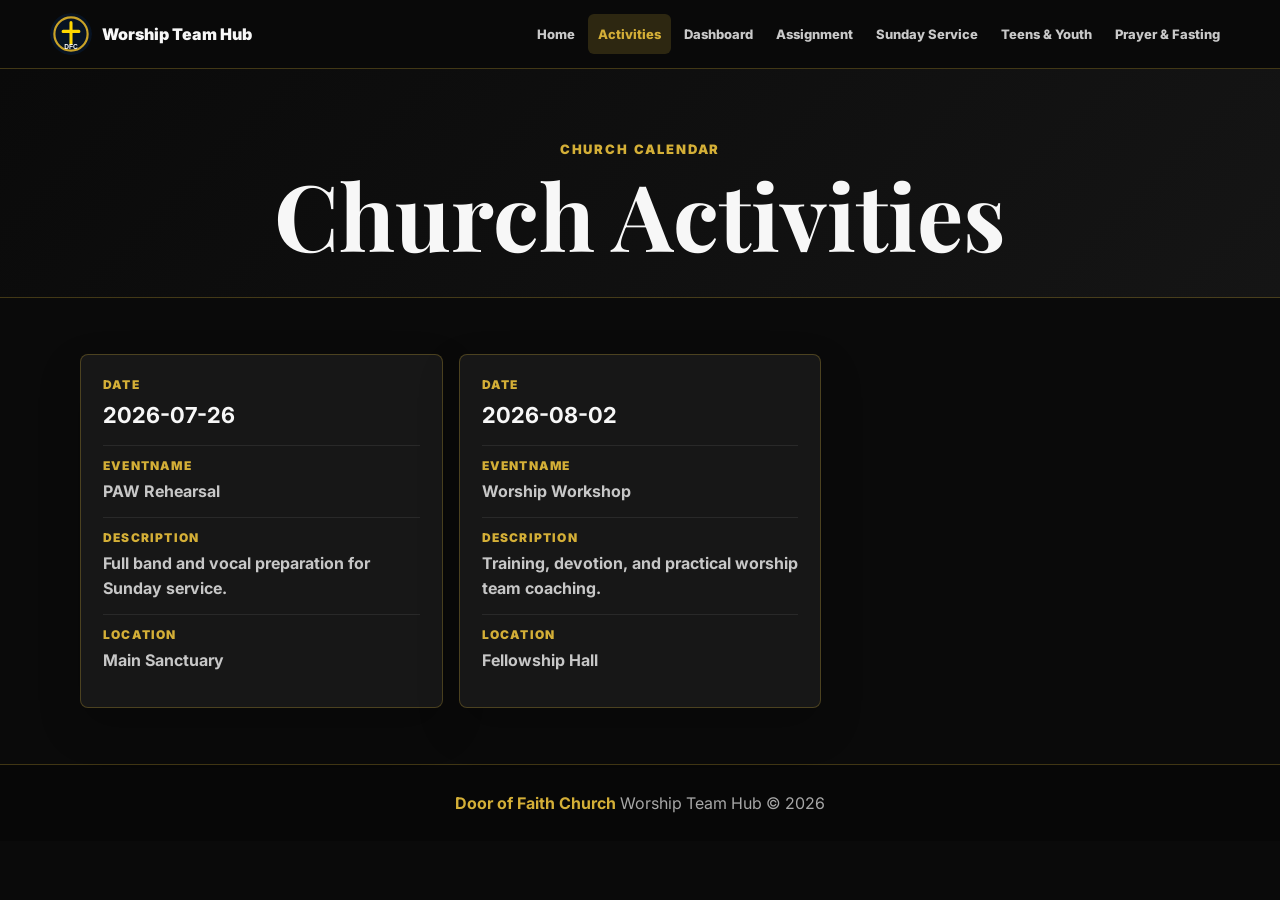
==== activities.html @ 402521e2 "Add files via upload" ====
<!DOCTYPE html>
<html lang="en">
<head>
  <meta charset="UTF-8">
  <meta name="viewport" content="width=device-width, initial-scale=1.0">
  <title>Church Activities | Worship Team Hub</title>
  <link rel="preconnect" href="https://fonts.googleapis.com">
  <link rel="preconnect" href="https://fonts.gstatic.com" crossorigin>
  <link href="https://fonts.googleapis.com/css2?family=Inter:wght@400;500;600;700;800;900&family=Playfair+Display:wght@700;800&display=swap" rel="stylesheet">
  <link rel="stylesheet" href="css/style.css">
</head>
<body>
  <header class="site-header">
    <nav class="navbar" aria-label="Main navigation">
      <a class="brand" href="index.html"><img src="assets/logo.svg" alt="DFC logo"><span>Worship Team Hub</span></a>
      <button class="nav-toggle" aria-expanded="false" aria-controls="primary-nav" aria-label="Toggle navigation"><span></span><span></span><span></span></button>
      <ul class="nav-links" id="primary-nav">
        <li><a href="index.html" data-nav="index">Home</a></li>
        <li><a href="activities.html" data-nav="activities">Activities</a></li>
        <li><a href="dashboard.html" data-nav="dashboard">Dashboard</a></li>
        <li><a href="assignment.html" data-nav="assignment">Assignment</a></li>
        <li><a href="sunday-service.html" data-nav="sunday-service">Sunday Service</a></li>
        <li><a href="teens-youth.html" data-nav="teens-youth">Teens & Youth</a></li>
        <li><a href="prayer-fasting.html" data-nav="prayer-fasting">Prayer & Fasting</a></li>
      </ul>
    </nav>
  </header>
  <main>
    <section class="page-title"><p class="eyebrow">Church calendar</p><h1>Church Activities</h1></section>
    <section class="section"><div class="page-shell record-grid" data-sheet="Activities"></div></section>
  </main>
  <footer class="site-footer"><strong>Door of Faith Church</strong> Worship Team Hub &copy; <span id="footerYear"></span></footer>
  <script src="js/config.js"></script>
  <script src="js/main.js"></script>
</body>
</html>
---- css/style.css ----
:root {
  --bg: #0a0a0a;
  --bg-soft: #111111;
  --panel: #171717;
  --panel-2: #202020;
  --gold: #d4af37;
  --gold-soft: rgba(212, 175, 55, 0.18);
  --text: #f7f7f7;
  --muted: #a7a7a7;
  --line: rgba(212, 175, 55, 0.28);
  --danger: #ef4444;
}

* {
  box-sizing: border-box;
}

body {
  margin: 0;
  min-height: 100vh;
  font-family: "Inter", "Lato", Arial, sans-serif;
  color: var(--text);
  background: var(--bg);
}

a {
  color: inherit;
  text-decoration: none;
}

.site-header {
  position: sticky;
  top: 0;
  z-index: 20;
  border-bottom: 1px solid var(--line);
  background: rgba(10, 10, 10, 0.94);
  backdrop-filter: blur(12px);
}

.navbar {
  min-height: 68px;
  display: flex;
  align-items: center;
  justify-content: space-between;
  gap: 18px;
  width: min(1180px, calc(100% - 28px));
  margin: 0 auto;
}

.brand {
  display: inline-flex;
  align-items: center;
  gap: 10px;
  font-weight: 900;
  white-space: nowrap;
}

.brand img {
  width: 42px;
  height: 42px;
  border-radius: 50%;
}

.nav-links {
  display: flex;
  align-items: center;
  gap: 3px;
  padding: 0;
  margin: 0;
  list-style: none;
}

.nav-links a {
  display: inline-flex;
  align-items: center;
  min-height: 40px;
  padding: 0 10px;
  border-radius: 6px;
  color: rgba(255, 255, 255, 0.78);
  font-size: 13px;
  font-weight: 800;
}

.nav-links a:hover,
.nav-links a.active {
  color: var(--gold);
  background: var(--gold-soft);
}

.nav-toggle {
  display: none;
  width: 42px;
  height: 42px;
  border: 1px solid var(--line);
  border-radius: 6px;
  background: transparent;
}

.nav-toggle span {
  display: block;
  width: 20px;
  height: 2px;
  margin: 4px auto;
  background: var(--gold);
}

.hero {
  min-height: 58vh;
  display: grid;
  align-items: center;
  padding: 76px 18px;
  background:
    linear-gradient(90deg, rgba(10, 10, 10, 0.88), rgba(10, 10, 10, 0.54)),
    url("https://images.unsplash.com/photo-1507692049790-de58290a4334?auto=format&fit=crop&w=1800&q=80") center/cover;
}

.hero-inner,
.page-shell {
  width: min(1120px, 100%);
  margin: 0 auto;
}

.eyebrow {
  margin: 0 0 10px;
  color: var(--gold);
  font-size: 13px;
  font-weight: 900;
  text-transform: uppercase;
  letter-spacing: 0.14em;
}

h1,
h2,
h3 {
  letter-spacing: 0;
}

.hero h1,
.page-title h1 {
  margin: 0;
  font-family: "Playfair Display", Georgia, serif;
  font-size: clamp(44px, 8vw, 92px);
  line-height: 1.02;
}

.hero-copy {
  max-width: 720px;
  margin: 18px 0 0;
  color: rgba(255, 255, 255, 0.78);
  font-size: clamp(18px, 3vw, 24px);
  line-height: 1.5;
}

.section {
  padding: 56px 18px;
}

.page-title {
  padding: 72px 18px 36px;
  border-bottom: 1px solid var(--line);
  background: linear-gradient(135deg, #0a0a0a, #151515);
  text-align: center;
}

.quick-grid,
.record-grid,
.dashboard-grid {
  display: grid;
  grid-template-columns: repeat(3, 1fr);
  gap: 16px;
}

.dashboard-grid {
  grid-template-columns: repeat(4, 1fr);
}

.quick-card,
.record-card,
.summary-card,
.quote-card,
.mini-card {
  border: 1px solid var(--line);
  border-radius: 8px;
  background: var(--panel);
  box-shadow: 0 18px 42px rgba(0, 0, 0, 0.22);
}

.quick-card {
  min-height: 150px;
  padding: 24px;
  transition: transform 180ms ease, border-color 180ms ease, background 180ms ease;
}

.quick-card:hover {
  transform: translateY(-3px);
  border-color: var(--gold);
  background: var(--panel-2);
}

.quick-card h2,
.record-card h2 {
  margin: 0 0 10px;
  color: var(--gold);
  font-family: "Playfair Display", Georgia, serif;
}

.quick-card p,
.record-field strong,
.summary-card strong,
.body-copy {
  color: rgba(255, 255, 255, 0.76);
  line-height: 1.6;
}

.home-row {
  display: grid;
  grid-template-columns: 1.25fr 0.75fr;
  gap: 16px;
  margin-bottom: 16px;
}

.quote-card,
.mini-card {
  padding: 28px;
}

.quote-card p {
  margin: 0;
  font-family: "Playfair Display", Georgia, serif;
  font-size: clamp(30px, 5vw, 58px);
  font-weight: 800;
}

.quote-card strong {
  color: var(--danger);
  font-size: 1.25em;
}

.greeting {
  margin: 0 0 8px;
  color: var(--gold);
  font-size: clamp(22px, 4vw, 36px);
  font-weight: 900;
}

.mini-countdown {
  margin: 14px 0 6px;
  color: var(--gold);
  font-size: clamp(28px, 5vw, 46px);
  font-weight: 900;
}

.record-card {
  padding: 22px;
}

.record-field {
  padding: 12px 0;
  border-top: 1px solid rgba(255, 255, 255, 0.08);
}

.record-field:first-child {
  padding-top: 0;
  border-top: 0;
}

.record-field span,
.summary-card span {
  display: block;
  margin-bottom: 6px;
  color: var(--gold);
  font-size: 12px;
  font-weight: 900;
  text-transform: uppercase;
  letter-spacing: 0.1em;
}

.record-field.primary strong {
  color: var(--text);
  font-size: 22px;
}

.summary-card {
  min-height: 138px;
  padding: 22px;
}

.summary-card strong {
  display: block;
  font-size: 20px;
}

.empty-state {
  grid-column: 1 / -1;
  margin: 0;
  padding: 22px;
  border: 1px dashed var(--line);
  border-radius: 8px;
  color: var(--muted);
  text-align: center;
}

.site-footer {
  padding: 28px 18px;
  border-top: 1px solid var(--line);
  background: #070707;
  color: var(--muted);
  text-align: center;
}

.site-footer strong {
  color: var(--gold);
}

@media (max-width: 980px) {
  .nav-toggle {
    display: block;
  }

  .nav-links {
    position: absolute;
    top: 68px;
    left: 0;
    right: 0;
    display: none;
    flex-direction: column;
    align-items: stretch;
    padding: 10px 18px 18px;
    background: #0a0a0a;
  }

  .nav-links.is-open {
    display: flex;
  }

  .nav-links a {
    width: 100%;
  }

  .quick-grid,
  .record-grid,
  .dashboard-grid,
  .home-row {
    grid-template-columns: 1fr;
  }
}

@media (max-width: 640px) {
  .hero,
  .page-title,
  .section {
    padding-left: 14px;
    padding-right: 14px;
  }

  .quick-card,
  .record-card,
  .summary-card,
  .quote-card,
  .mini-card {
    padding: 20px;
  }
}
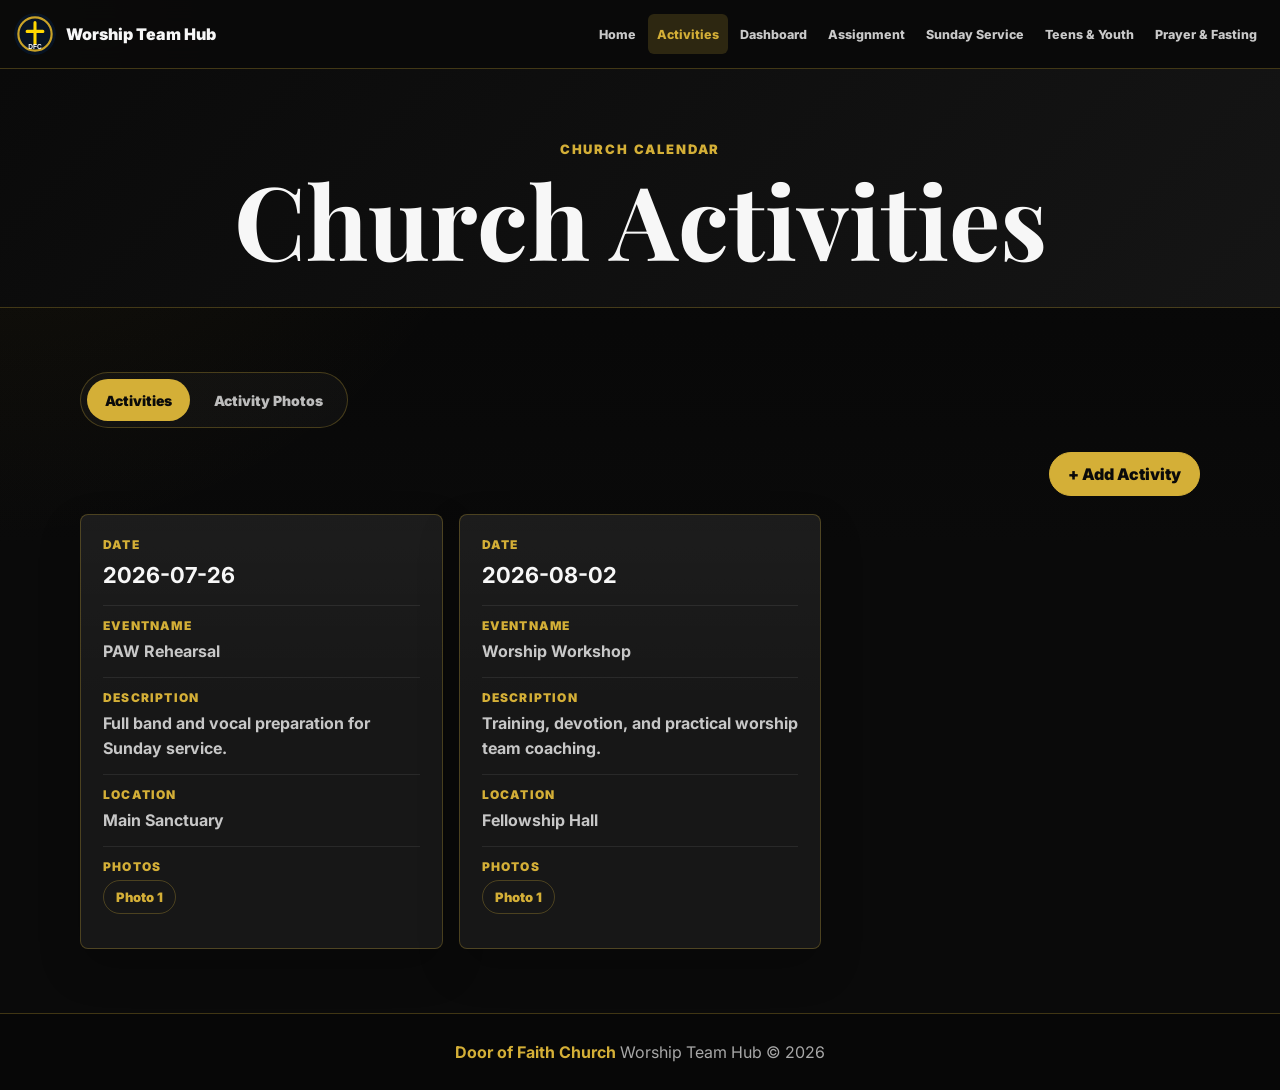
==== commit 65d268e5: "Add files via upload" ====
--- a/activities.html
+++ b/activities.html
@@ -1,36 +1,119 @@
-<!DOCTYPE html>
-<html lang="en">
-<head>
-  <meta charset="UTF-8">
-  <meta name="viewport" content="width=device-width, initial-scale=1.0">
-  <title>Church Activities | Worship Team Hub</title>
-  <link rel="preconnect" href="https://fonts.googleapis.com">
-  <link rel="preconnect" href="https://fonts.gstatic.com" crossorigin>
-  <link href="https://fonts.googleapis.com/css2?family=Inter:wght@400;500;600;700;800;900&family=Playfair+Display:wght@700;800&display=swap" rel="stylesheet">
-  <link rel="stylesheet" href="css/style.css">
-</head>
-<body>
-  <header class="site-header">
-    <nav class="navbar" aria-label="Main navigation">
-      <a class="brand" href="index.html"><img src="assets/logo.svg" alt="DFC logo"><span>Worship Team Hub</span></a>
-      <button class="nav-toggle" aria-expanded="false" aria-controls="primary-nav" aria-label="Toggle navigation"><span></span><span></span><span></span></button>
-      <ul class="nav-links" id="primary-nav">
-        <li><a href="index.html" data-nav="index">Home</a></li>
-        <li><a href="activities.html" data-nav="activities">Activities</a></li>
-        <li><a href="dashboard.html" data-nav="dashboard">Dashboard</a></li>
-        <li><a href="assignment.html" data-nav="assignment">Assignment</a></li>
-        <li><a href="sunday-service.html" data-nav="sunday-service">Sunday Service</a></li>
-        <li><a href="teens-youth.html" data-nav="teens-youth">Teens & Youth</a></li>
-        <li><a href="prayer-fasting.html" data-nav="prayer-fasting">Prayer & Fasting</a></li>
-      </ul>
-    </nav>
-  </header>
-  <main>
-    <section class="page-title"><p class="eyebrow">Church calendar</p><h1>Church Activities</h1></section>
-    <section class="section"><div class="page-shell record-grid" data-sheet="Activities"></div></section>
-  </main>
-  <footer class="site-footer"><strong>Door of Faith Church</strong> Worship Team Hub &copy; <span id="footerYear"></span></footer>
-  <script src="js/config.js"></script>
-  <script src="js/main.js"></script>
-</body>
-</html>
+<!DOCTYPE html>
+<html lang="en">
+<head>
+  <meta charset="UTF-8">
+  <meta name="viewport" content="width=device-width, initial-scale=1.0">
+  <title>Church Activities | Worship Team Hub</title>
+  <link rel="preconnect" href="https://fonts.googleapis.com">
+  <link rel="preconnect" href="https://fonts.gstatic.com" crossorigin>
+  <link href="https://fonts.googleapis.com/css2?family=Inter:wght@400;500;600;700;800;900&family=Playfair+Display:wght@700;800&display=swap" rel="stylesheet">
+  <link rel="stylesheet" href="css/style.css">
+</head>
+<body>
+  <header class="site-header">
+    <nav class="navbar" aria-label="Main navigation">
+      <a class="brand" href="index.html"><img src="assets/logo.svg" alt="DFC logo"><span>Worship Team Hub</span></a>
+      <button class="nav-toggle" aria-expanded="false" aria-controls="primary-nav" aria-label="Toggle navigation"><span></span><span></span><span></span></button>
+      <ul class="nav-links" id="primary-nav">
+        <li><a href="index.html" data-nav="index">Home</a></li>
+        <li><a href="activities.html" data-nav="activities">Activities</a></li>
+
+        <li><a href="dashboard.html" data-nav="dashboard">Dashboard</a></li>
+        <li><a href="assignment.html" data-nav="assignment">Assignment</a></li>
+        <li><a href="sunday-service.html" data-nav="sunday-service">Sunday Service</a></li>
+        <li><a href="teens-youth.html" data-nav="teens-youth">Teens & Youth</a></li>
+        <li><a href="prayer-fasting.html" data-nav="prayer-fasting">Prayer & Fasting</a></li>
+      </ul>
+    </nav>
+  </header>
+  <main>
+    <section class="page-title"><p class="eyebrow">Church calendar</p><h1>Church Activities</h1></section>
+    <section class="section">
+      <div class="page-shell">
+        <div class="activity-tabs" role="tablist" aria-label="Activity views">
+          <button class="activity-tab is-active" type="button" id="activitiesTab" role="tab" aria-selected="true" aria-controls="activitiesPanel" data-activity-tab="activities">Activities</button>
+          <button class="activity-tab" type="button" id="photosTab" role="tab" aria-selected="false" aria-controls="photosPanel" data-activity-tab="photos">Activity Photos</button>
+        </div>
+
+        <section class="activity-panel is-active" id="activitiesPanel" role="tabpanel" aria-labelledby="activitiesTab" data-activity-panel="activities">
+          <div class="activity-actions">
+            <button class="gold-action" type="button" id="openActivityModal">+ Add Activity</button>
+          </div>
+          <div class="record-grid" data-sheet="Activities"></div>
+        </section>
+
+        <section class="activity-panel" id="photosPanel" role="tabpanel" aria-labelledby="photosTab" data-activity-panel="photos" hidden>
+          <div class="photo-toolbar">
+            <div>
+              <p class="eyebrow">Shared memories</p>
+              <h2>Activity photo albums</h2>
+              <p>Create simple albums for rehearsals, fellowship, worship workshops, and ministry gatherings. Photos are saved online when cloud album storage is connected.</p>
+              <p class="album-status" id="albumStorageStatus" role="status" aria-live="polite">Checking album storage...</p>
+            </div>
+            <form class="album-create" id="albumCreateForm">
+              <label for="albumName">Album name</label>
+              <div>
+                <input type="text" id="albumName" maxlength="80" placeholder="e.g. Youth Fellowship Night" required>
+                <button class="gold-action" type="submit">Create Album</button>
+              </div>
+            </form>
+          </div>
+          <div class="album-workspace" id="activityAlbumWorkspace">
+            <aside class="album-sidebar" aria-label="Activity photo albums">
+              <div class="album-sidebar-head">
+                <span class="card-kicker">Albums</span>
+                <strong id="albumCount">0</strong>
+              </div>
+              <div class="album-list" id="albumList"></div>
+            </aside>
+            <div class="album-detail" id="albumDetail">
+              <div class="album-empty">
+                <span class="card-kicker">Activity Photos</span>
+                <h2>Create an album to start adding photos.</h2>
+                <p>Albums keep your church activity memories organized and easy to browse.</p>
+              </div>
+            </div>
+          </div>
+        </section>
+      </div>
+    </section>
+  </main>
+
+  <div class="form-modal" id="activityModal" aria-hidden="true" role="dialog" aria-labelledby="activityModalTitle">
+    <div class="form-panel">
+      <button class="form-close" type="button" id="closeActivityModal" aria-label="Close add activity form">&times;</button>
+      <p class="eyebrow">Public submission</p>
+      <h2 id="activityModalTitle">Add Activity</h2>
+      <form id="addActivityForm">
+        <label>
+          <span>Date</span>
+          <input type="date" id="activityDate" required>
+        </label>
+        <label>
+          <span>Event Name</span>
+          <input type="text" id="activityEventName" required maxlength="120">
+        </label>
+        <label>
+          <span>Description</span>
+          <textarea id="activityDescription" rows="4" maxlength="800"></textarea>
+        </label>
+        <label>
+          <span>Location</span>
+          <input type="text" id="activityLocation" maxlength="160">
+        </label>
+        <label>
+          <span>Photos</span>
+          <input type="file" id="activityPhotos" accept="image/*" multiple>
+        </label>
+        <p class="form-help">You may upload up to 6 photos. Each photo should be 5 MB or smaller.</p>
+        <p class="form-status" id="activityFormStatus" role="status" aria-live="polite"></p>
+        <button class="gold-action submit-action" type="submit" id="submitActivity">Submit Activity</button>
+      </form>
+    </div>
+  </div>
+
+  <footer class="site-footer"><strong>Door of Faith Church</strong> Worship Team Hub &copy; <span id="footerYear"></span></footer>
+  <script src="js/config.js"></script>
+  <script src="js/main.js"></script>
+</body>
+</html>
--- a/css/style.css
+++ b/css/style.css
@@ -20,7 +20,10 @@
   min-height: 100vh;
   font-family: "Inter", "Lato", Arial, sans-serif;
   color: var(--text);
-  background: var(--bg);
+  background:
+    radial-gradient(circle at top left, rgba(212, 175, 55, 0.08), transparent 34rem),
+    linear-gradient(180deg, #050505, var(--bg) 34rem);
+  overflow-x: hidden;
 }
 
 a {
@@ -42,8 +45,8 @@
   display: flex;
   align-items: center;
   justify-content: space-between;
-  gap: 18px;
-  width: min(1180px, calc(100% - 28px));
+  gap: 14px;
+  width: min(1280px, calc(100% - 28px));
   margin: 0 auto;
 }
 
@@ -74,10 +77,10 @@
   display: inline-flex;
   align-items: center;
   min-height: 40px;
-  padding: 0 10px;
+  padding: 0 9px;
   border-radius: 6px;
   color: rgba(255, 255, 255, 0.78);
-  font-size: 13px;
+  font-size: 12.5px;
   font-weight: 800;
 }
 
@@ -105,16 +108,30 @@
 }
 
 .hero {
-  min-height: 58vh;
+  min-height: 60vh;
   display: grid;
   align-items: center;
-  padding: 76px 18px;
+  padding: 82px 18px 46px;
   background:
-    linear-gradient(90deg, rgba(10, 10, 10, 0.88), rgba(10, 10, 10, 0.54)),
+    linear-gradient(90deg, rgba(5, 5, 5, 0.94) 0%, rgba(10, 10, 10, 0.68) 48%, rgba(10, 10, 10, 0.36) 100%),
+    linear-gradient(180deg, rgba(10, 10, 10, 0.1), #0a0a0a 100%),
     url("https://images.unsplash.com/photo-1507692049790-de58290a4334?auto=format&fit=crop&w=1800&q=80") center/cover;
 }
 
-.hero-inner,
+.hero-inner {
+  display: grid;
+  grid-template-columns: minmax(0, 1fr) 340px;
+  align-items: end;
+  gap: 28px;
+  width: min(1120px, 100%);
+  margin: 0 auto;
+}
+
+.hero-copy-block {
+  max-width: 760px;
+  min-width: 0;
+}
+
 .page-shell {
   width: min(1120px, 100%);
   margin: 0 auto;
@@ -139,8 +156,16 @@
 .page-title h1 {
   margin: 0;
   font-family: "Playfair Display", Georgia, serif;
-  font-size: clamp(44px, 8vw, 92px);
+  font-size: clamp(52px, 8vw, 102px);
   line-height: 1.02;
+  overflow-wrap: anywhere;
+}
+
+.hero h1 span,
+.page-title h1 span,
+.hero-service-card strong span,
+.quote-card p span {
+  display: block;
 }
 
 .hero-copy {
@@ -151,8 +176,81 @@
   line-height: 1.5;
 }
 
+.hero-actions {
+  display: flex;
+  flex-wrap: wrap;
+  gap: 12px;
+  margin-top: 28px;
+}
+
+.hero-button {
+  display: inline-flex;
+  align-items: center;
+  justify-content: center;
+  min-height: 46px;
+  padding: 0 18px;
+  border: 1px solid var(--line);
+  border-radius: 999px;
+  color: var(--text);
+  font-size: 14px;
+  font-weight: 900;
+  transition: transform 180ms ease, border-color 180ms ease, background 180ms ease;
+}
+
+.hero-button.primary {
+  border-color: var(--gold);
+  background: var(--gold);
+  color: #0a0a0a;
+}
+
+.hero-button:hover {
+  transform: translateY(-2px);
+  border-color: var(--gold);
+  background: var(--gold-soft);
+}
+
+.hero-button.primary:hover {
+  background: #f0cf63;
+}
+
+.hero-service-card {
+  min-width: 0;
+  padding: 24px;
+  border: 1px solid var(--line);
+  border-radius: 8px;
+  background: rgba(17, 17, 17, 0.82);
+  box-shadow: 0 24px 72px rgba(0, 0, 0, 0.42);
+  backdrop-filter: blur(10px);
+}
+
+.hero-service-card span,
+.card-kicker {
+  display: block;
+  margin-bottom: 10px;
+  color: var(--gold);
+  font-size: 12px;
+  font-weight: 900;
+  text-transform: uppercase;
+  letter-spacing: 0.14em;
+}
+
+.hero-service-card strong {
+  display: block;
+  color: var(--text);
+  font-family: "Playfair Display", Georgia, serif;
+  font-size: 30px;
+  line-height: 1.12;
+  overflow-wrap: anywhere;
+}
+
+.hero-service-card p {
+  margin: 12px 0 0;
+  color: rgba(255, 255, 255, 0.72);
+  line-height: 1.6;
+}
+
 .section {
-  padding: 56px 18px;
+  padding: 64px 18px;
 }
 
 .page-title {
@@ -181,14 +279,30 @@
 .mini-card {
   border: 1px solid var(--line);
   border-radius: 8px;
-  background: var(--panel);
+  background:
+    linear-gradient(180deg, rgba(255, 255, 255, 0.025), transparent 44%),
+    var(--panel);
   box-shadow: 0 18px 42px rgba(0, 0, 0, 0.22);
 }
 
 .quick-card {
+  position: relative;
+  overflow: hidden;
+  min-width: 0;
   min-height: 150px;
   padding: 24px;
   transition: transform 180ms ease, border-color 180ms ease, background 180ms ease;
+}
+
+.quick-card::after {
+  content: "";
+  position: absolute;
+  right: -34px;
+  bottom: -42px;
+  width: 96px;
+  height: 96px;
+  border: 1px solid rgba(212, 175, 55, 0.2);
+  border-radius: 50%;
 }
 
 .quick-card:hover {
@@ -197,11 +311,27 @@
   background: var(--panel-2);
 }
 
+.quick-card > span {
+  display: inline-flex;
+  align-items: center;
+  justify-content: center;
+  width: 34px;
+  height: 34px;
+  margin-bottom: 18px;
+  border: 1px solid var(--line);
+  border-radius: 50%;
+  color: var(--gold);
+  font-size: 12px;
+  font-weight: 900;
+}
+
 .quick-card h2,
 .record-card h2 {
   margin: 0 0 10px;
   color: var(--gold);
   font-family: "Playfair Display", Georgia, serif;
+  font-size: 27px;
+  line-height: 1.12;
 }
 
 .quick-card p,
@@ -214,40 +344,62 @@
 
 .home-row {
   display: grid;
-  grid-template-columns: 1.25fr 0.75fr;
+  grid-template-columns: 1fr 1fr;
   gap: 16px;
-  margin-bottom: 16px;
+  margin-bottom: 34px;
 }
 
 .quote-card,
 .mini-card {
+  display: grid;
+  align-content: center;
+  min-width: 0;
+  min-height: 190px;
   padding: 28px;
 }
 
 .quote-card p {
   margin: 0;
+}
+
+.quote-card p,
+.greeting {
+  color: var(--gold);
   font-family: "Playfair Display", Georgia, serif;
-  font-size: clamp(30px, 5vw, 58px);
+  font-size: clamp(28px, 3.4vw, 44px);
   font-weight: 800;
+  line-height: 1.12;
 }
 
 .quote-card strong {
-  color: var(--danger);
-  font-size: 1.25em;
+  color: inherit;
+  font-size: inherit;
 }
 
 .greeting {
   margin: 0 0 8px;
-  color: var(--gold);
-  font-size: clamp(22px, 4vw, 36px);
-  font-weight: 900;
 }
 
 .mini-countdown {
   margin: 14px 0 6px;
   color: var(--gold);
-  font-size: clamp(28px, 5vw, 46px);
-  font-weight: 900;
+  font-size: clamp(28px, 4vw, 42px);
+  font-weight: 900;
+}
+
+.section-heading {
+  display: flex;
+  align-items: end;
+  justify-content: space-between;
+  gap: 18px;
+  margin-bottom: 18px;
+}
+
+.section-heading h2 {
+  margin: 0;
+  font-family: "Playfair Display", Georgia, serif;
+  font-size: clamp(32px, 5vw, 54px);
+  line-height: 1.05;
 }
 
 .record-card {
@@ -278,6 +430,582 @@
 .record-field.primary strong {
   color: var(--text);
   font-size: 22px;
+}
+
+.activity-tabs {
+  display: inline-flex;
+  gap: 6px;
+  margin-bottom: 24px;
+  padding: 6px;
+  border: 1px solid var(--line);
+  border-radius: 999px;
+  background: rgba(255, 255, 255, 0.03);
+}
+
+.activity-tab {
+  min-height: 42px;
+  padding: 0 18px;
+  border: 0;
+  border-radius: 999px;
+  background: transparent;
+  color: rgba(255, 255, 255, 0.72);
+  font: inherit;
+  font-size: 14px;
+  font-weight: 900;
+  cursor: pointer;
+}
+
+.activity-tab:hover,
+.activity-tab.is-active {
+  background: var(--gold);
+  color: #0a0a0a;
+}
+
+.activity-panel {
+  animation: panelFade 180ms ease;
+}
+
+@keyframes panelFade {
+  from {
+    opacity: 0;
+    transform: translateY(6px);
+  }
+
+  to {
+    opacity: 1;
+    transform: translateY(0);
+  }
+}
+
+.photo-links {
+  display: flex;
+  flex-wrap: wrap;
+  gap: 8px;
+}
+
+.photo-links a {
+  display: inline-flex;
+  align-items: center;
+  min-height: 34px;
+  padding: 0 12px;
+  border: 1px solid var(--line);
+  border-radius: 999px;
+  color: var(--gold);
+  font-size: 13px;
+  font-weight: 900;
+}
+
+.photo-toolbar {
+  display: grid;
+  grid-template-columns: minmax(0, 1fr) auto;
+  align-items: end;
+  gap: 24px;
+  margin-bottom: 28px;
+  padding: 28px;
+  border: 1px solid var(--line);
+  border-radius: 8px;
+  background:
+    linear-gradient(180deg, rgba(255, 255, 255, 0.025), transparent 44%),
+    var(--panel);
+  box-shadow: 0 18px 42px rgba(0, 0, 0, 0.22);
+}
+
+.photo-toolbar h2 {
+  margin: 0;
+  color: var(--text);
+  font-family: "Playfair Display", Georgia, serif;
+  font-size: clamp(30px, 5vw, 52px);
+  line-height: 1.06;
+  overflow-wrap: anywhere;
+}
+
+.photo-toolbar p:not(.eyebrow) {
+  max-width: 720px;
+  margin: 12px 0 0;
+  color: rgba(255, 255, 255, 0.74);
+  line-height: 1.6;
+}
+
+.album-status {
+  display: inline-flex;
+  max-width: 720px;
+  margin-top: 12px;
+  padding: 9px 12px;
+  border: 1px solid var(--line);
+  border-radius: 8px;
+  background: rgba(255, 255, 255, 0.045);
+  color: rgba(255, 255, 255, 0.78);
+  font-size: 13px;
+  font-weight: 800;
+  line-height: 1.45;
+}
+
+.album-status.success {
+  border-color: rgba(34, 197, 94, 0.42);
+  color: #bbf7d0;
+}
+
+.album-status.error {
+  border-color: rgba(239, 68, 68, 0.42);
+  color: #fecaca;
+}
+
+.album-create {
+  display: grid;
+  gap: 8px;
+  width: min(430px, 100%);
+}
+
+.album-create label {
+  color: var(--gold);
+  font-size: 12px;
+  font-weight: 900;
+  text-transform: uppercase;
+  letter-spacing: 0.12em;
+}
+
+.album-create div {
+  display: flex;
+  gap: 10px;
+}
+
+.album-create input {
+  width: 100%;
+  min-height: 44px;
+  border: 1px solid var(--line);
+  border-radius: 999px;
+  background: #0f0f0f;
+  color: var(--text);
+  font: inherit;
+  padding: 0 15px;
+}
+
+.album-workspace {
+  display: grid;
+  grid-template-columns: 300px minmax(0, 1fr);
+  gap: 16px;
+  align-items: start;
+}
+
+.album-sidebar,
+.album-detail {
+  min-width: 0;
+  border: 1px solid var(--line);
+  border-radius: 8px;
+  background:
+    linear-gradient(180deg, rgba(255, 255, 255, 0.025), transparent 44%),
+    var(--panel);
+  box-shadow: 0 18px 42px rgba(0, 0, 0, 0.22);
+}
+
+.album-sidebar {
+  padding: 18px;
+}
+
+.album-sidebar-head {
+  display: flex;
+  align-items: center;
+  justify-content: space-between;
+  gap: 14px;
+  margin-bottom: 14px;
+}
+
+.album-sidebar-head .card-kicker {
+  margin: 0;
+}
+
+.album-sidebar-head strong {
+  display: inline-grid;
+  place-items: center;
+  min-width: 34px;
+  height: 34px;
+  border: 1px solid var(--line);
+  border-radius: 50%;
+  color: var(--gold);
+}
+
+.album-list {
+  display: grid;
+  gap: 10px;
+}
+
+.album-item {
+  width: 100%;
+  padding: 14px;
+  border: 1px solid rgba(255, 255, 255, 0.08);
+  border-radius: 8px;
+  background: rgba(255, 255, 255, 0.025);
+  color: var(--text);
+  font: inherit;
+  text-align: left;
+  cursor: pointer;
+}
+
+.album-item:hover,
+.album-item.is-active {
+  border-color: var(--gold);
+  background: var(--gold-soft);
+}
+
+.album-item strong,
+.album-item span {
+  display: block;
+}
+
+.album-item strong {
+  color: var(--text);
+  font-weight: 900;
+}
+
+.album-item span,
+.album-note {
+  margin: 7px 0 0;
+  color: var(--muted);
+  font-size: 13px;
+  font-weight: 800;
+}
+
+.album-detail {
+  padding: 22px;
+}
+
+.album-detail-head {
+  display: grid;
+  grid-template-columns: minmax(0, 1fr) auto;
+  align-items: end;
+  gap: 16px;
+  margin-bottom: 18px;
+}
+
+.album-actions {
+  display: flex;
+  flex-wrap: wrap;
+  justify-content: flex-end;
+  gap: 10px;
+}
+
+.ghost-action,
+.danger-action {
+  min-height: 44px;
+  padding: 0 16px;
+  border-radius: 999px;
+  background: transparent;
+  color: var(--text);
+  font: inherit;
+  font-size: 13px;
+  font-weight: 900;
+  cursor: pointer;
+}
+
+.ghost-action {
+  border: 1px solid var(--line);
+}
+
+.ghost-action:hover {
+  border-color: var(--gold);
+  color: var(--gold);
+  background: var(--gold-soft);
+}
+
+.danger-action {
+  border: 1px solid rgba(239, 68, 68, 0.42);
+  color: #fca5a5;
+}
+
+.danger-action:hover {
+  border-color: #fca5a5;
+  background: rgba(239, 68, 68, 0.12);
+}
+
+.ghost-action:disabled,
+.danger-action:disabled {
+  cursor: not-allowed;
+  opacity: 0.55;
+}
+
+.album-detail-head h2,
+.album-empty h2 {
+  margin: 0;
+  color: var(--gold);
+  font-family: "Playfair Display", Georgia, serif;
+  font-size: clamp(28px, 4vw, 44px);
+  line-height: 1.08;
+}
+
+.album-detail-head p,
+.album-empty p {
+  margin: 10px 0 0;
+  color: rgba(255, 255, 255, 0.72);
+  line-height: 1.55;
+}
+
+.upload-label {
+  align-self: end;
+  justify-content: center;
+}
+
+.album-empty {
+  padding: 28px;
+  border: 1px dashed var(--line);
+  border-radius: 8px;
+  background: rgba(255, 255, 255, 0.02);
+}
+
+.album-empty.compact {
+  padding: 22px;
+}
+
+.album-photo-grid {
+  display: grid;
+  grid-template-columns: repeat(3, 1fr);
+  gap: 14px;
+}
+
+.album-photo-card {
+  overflow: hidden;
+  border: 1px solid var(--line);
+  border-radius: 8px;
+  background: #111;
+}
+
+.album-photo-button {
+  display: block;
+  width: 100%;
+  padding: 0;
+  border: 0;
+  background: #050505;
+  cursor: zoom-in;
+}
+
+.album-photo-button:focus-visible {
+  outline: 3px solid var(--gold);
+  outline-offset: -3px;
+}
+
+.album-photo-button img {
+  display: block;
+  width: 100%;
+  aspect-ratio: 4 / 3;
+  object-fit: cover;
+  transition: transform 220ms ease, opacity 220ms ease;
+}
+
+.album-photo-card:hover .album-photo-button img {
+  transform: scale(1.04);
+  opacity: 0.9;
+}
+
+.album-photo-meta {
+  padding: 12px;
+}
+
+.album-photo-actions {
+  padding: 0 12px 12px;
+}
+
+.small-action {
+  min-height: 34px;
+  width: 100%;
+  padding: 0 12px;
+  font-size: 12px;
+}
+
+.album-photo-meta strong,
+.album-photo-meta span {
+  display: block;
+}
+
+.album-photo-meta strong {
+  color: var(--text);
+  font-size: 14px;
+  overflow-wrap: anywhere;
+}
+
+.album-photo-meta span {
+  margin-top: 5px;
+  color: var(--muted);
+  font-size: 12px;
+  font-weight: 800;
+}
+
+.photo-viewer {
+  position: fixed;
+  inset: 0;
+  z-index: 80;
+  display: none;
+  place-items: center;
+  padding: 18px;
+  background: rgba(0, 0, 0, 0.9);
+}
+
+.photo-viewer.is-open {
+  display: grid;
+}
+
+.photo-viewer-panel {
+  position: relative;
+  width: min(1080px, 100%);
+  max-height: calc(100vh - 36px);
+  display: grid;
+  grid-template-rows: minmax(0, 1fr) auto;
+  overflow: hidden;
+  border: 1px solid var(--line);
+  border-radius: 8px;
+  background: #090909;
+  box-shadow: 0 28px 90px rgba(0, 0, 0, 0.68);
+}
+
+.photo-viewer-panel img {
+  display: block;
+  width: 100%;
+  max-height: calc(100vh - 170px);
+  object-fit: contain;
+  background: #050505;
+}
+
+.photo-viewer-close {
+  position: absolute;
+  top: 14px;
+  right: 14px;
+  z-index: 2;
+  width: 40px;
+  height: 40px;
+  border: 1px solid var(--line);
+  border-radius: 50%;
+  background: rgba(10, 10, 10, 0.84);
+  color: var(--text);
+  font: inherit;
+  font-size: 20px;
+  font-weight: 900;
+  cursor: pointer;
+}
+
+.photo-viewer-footer {
+  display: flex;
+  align-items: center;
+  justify-content: space-between;
+  gap: 16px;
+  padding: 18px;
+  border-top: 1px solid var(--line);
+  background:
+    linear-gradient(180deg, rgba(255, 255, 255, 0.025), transparent),
+    var(--panel);
+}
+
+.photo-viewer-footer h2 {
+  margin: 0;
+  color: var(--gold);
+  font-family: "Playfair Display", Georgia, serif;
+  font-size: clamp(24px, 3vw, 34px);
+  line-height: 1.1;
+  overflow-wrap: anywhere;
+}
+
+.photo-viewer-footer p {
+  margin: 6px 0 0;
+  color: var(--muted);
+  font-size: 13px;
+  font-weight: 800;
+}
+
+.photo-download {
+  flex: 0 0 auto;
+  align-items: center;
+  display: inline-flex;
+}
+
+.photo-gallery {
+  display: grid;
+  grid-template-columns: repeat(3, 1fr);
+  gap: 16px;
+}
+
+.photo-card,
+.photo-empty {
+  overflow: hidden;
+  border: 1px solid var(--line);
+  border-radius: 8px;
+  background:
+    linear-gradient(180deg, rgba(255, 255, 255, 0.025), transparent 44%),
+    var(--panel);
+  box-shadow: 0 18px 42px rgba(0, 0, 0, 0.22);
+}
+
+.photo-frame {
+  display: block;
+  aspect-ratio: 4 / 3;
+  overflow: hidden;
+  background: #050505;
+}
+
+.photo-frame img {
+  display: block;
+  width: 100%;
+  height: 100%;
+  object-fit: cover;
+  transition: transform 220ms ease, opacity 220ms ease;
+}
+
+.photo-frame-placeholder {
+  display: grid;
+  place-items: center;
+  padding: 24px;
+  color: var(--gold);
+  font-family: "Playfair Display", Georgia, serif;
+  font-size: 26px;
+  font-weight: 800;
+  line-height: 1.12;
+  text-align: center;
+  background:
+    linear-gradient(135deg, rgba(212, 175, 55, 0.18), rgba(255, 255, 255, 0.03)),
+    #111;
+}
+
+.photo-card:hover .photo-frame img {
+  transform: scale(1.04);
+  opacity: 0.9;
+}
+
+.photo-card-body {
+  padding: 18px;
+}
+
+.photo-card-body span {
+  display: block;
+  margin-bottom: 8px;
+  color: var(--gold);
+  font-size: 12px;
+  font-weight: 900;
+  text-transform: uppercase;
+  letter-spacing: 0.1em;
+}
+
+.photo-card-body h2 {
+  margin: 0;
+  color: var(--text);
+  font-family: "Playfair Display", Georgia, serif;
+  font-size: 25px;
+  line-height: 1.12;
+}
+
+.photo-card-body p,
+.photo-empty p {
+  margin: 10px 0 0;
+  color: rgba(255, 255, 255, 0.72);
+  line-height: 1.55;
+}
+
+.photo-empty {
+  grid-column: 1 / -1;
+  padding: 28px;
+}
+
+.photo-empty h2 {
+  margin: 0;
+  color: var(--gold);
+  font-family: "Playfair Display", Georgia, serif;
+  font-size: clamp(28px, 4vw, 44px);
+  line-height: 1.08;
 }
 
 .summary-card {
@@ -300,6 +1028,132 @@
   text-align: center;
 }
 
+.activity-actions {
+  display: flex;
+  justify-content: flex-end;
+  margin-bottom: 18px;
+}
+
+.gold-action {
+  min-height: 44px;
+  padding: 0 18px;
+  border: 1px solid var(--gold);
+  border-radius: 999px;
+  background: var(--gold);
+  color: #0a0a0a;
+  font: inherit;
+  font-weight: 900;
+  cursor: pointer;
+}
+
+.gold-action:hover {
+  background: #f0cf63;
+}
+
+.gold-action:disabled {
+  cursor: not-allowed;
+  opacity: 0.62;
+}
+
+.form-modal {
+  position: fixed;
+  inset: 0;
+  z-index: 50;
+  display: none;
+  place-items: center;
+  padding: 18px;
+  background: rgba(0, 0, 0, 0.78);
+}
+
+.form-modal.is-open {
+  display: grid;
+}
+
+.form-panel {
+  position: relative;
+  width: min(620px, 100%);
+  max-height: calc(100vh - 36px);
+  overflow: auto;
+  padding: 28px;
+  border: 1px solid var(--line);
+  border-radius: 8px;
+  background: var(--panel);
+  box-shadow: 0 24px 72px rgba(0, 0, 0, 0.45);
+}
+
+.form-panel h2 {
+  margin: 0 44px 22px 0;
+  color: var(--text);
+  font-family: "Playfair Display", Georgia, serif;
+  font-size: clamp(30px, 5vw, 46px);
+}
+
+.form-close {
+  position: absolute;
+  top: 14px;
+  right: 14px;
+  width: 38px;
+  height: 38px;
+  border: 1px solid var(--line);
+  border-radius: 50%;
+  background: transparent;
+  color: var(--text);
+  font-size: 26px;
+  line-height: 1;
+  cursor: pointer;
+}
+
+.form-panel form {
+  display: grid;
+  gap: 14px;
+}
+
+.form-panel label {
+  display: grid;
+  gap: 7px;
+}
+
+.form-panel label span,
+.form-help,
+.form-status {
+  color: var(--muted);
+  font-size: 13px;
+  font-weight: 800;
+}
+
+.form-panel input,
+.form-panel textarea {
+  width: 100%;
+  border: 1px solid var(--line);
+  border-radius: 8px;
+  background: #0f0f0f;
+  color: var(--text);
+  font: inherit;
+  padding: 12px 13px;
+}
+
+.form-panel textarea {
+  resize: vertical;
+}
+
+.form-help,
+.form-status {
+  margin: 0;
+  line-height: 1.5;
+}
+
+.form-status.success {
+  color: #86efac;
+}
+
+.form-status.error {
+  color: #fca5a5;
+}
+
+.submit-action {
+  justify-self: start;
+}
+
 .site-footer {
   padding: 28px 18px;
   border-top: 1px solid var(--line);
@@ -313,6 +1167,19 @@
 }
 
 @media (max-width: 980px) {
+  .hero {
+    min-height: auto;
+    padding-top: 84px;
+  }
+
+  .hero-inner {
+    grid-template-columns: 1fr;
+  }
+
+  .hero-service-card {
+    max-width: 520px;
+  }
+
   .nav-toggle {
     display: block;
   }
@@ -339,7 +1206,13 @@
 
   .quick-grid,
   .record-grid,
-  .dashboard-grid,
+  .photo-gallery,
+  .album-photo-grid,
+  .album-workspace,
+  .dashboard-grid {
+    grid-template-columns: 1fr;
+  }
+
   .home-row {
     grid-template-columns: 1fr;
   }
@@ -356,8 +1229,89 @@
   .quick-card,
   .record-card,
   .summary-card,
+  .photo-toolbar,
+  .album-sidebar,
+  .album-detail,
+  .photo-empty,
+  .quote-card,
+  .mini-card,
+  .hero-service-card,
+  .form-panel {
+    padding: 20px;
+  }
+
+  .page-shell,
+  .photo-toolbar,
+  .photo-gallery,
+  .album-workspace,
+  .album-sidebar,
+  .album-detail,
+  .photo-card,
+  .photo-empty {
+    width: 100%;
+    max-width: 100%;
+    min-width: 0;
+  }
+
+  .hero-actions,
+  .section-heading,
+  .activity-tabs,
+  .photo-toolbar,
+  .album-detail-head,
+  .album-actions,
+  .photo-viewer-footer,
+  .album-create div {
+    align-items: stretch;
+    grid-template-columns: 1fr;
+    flex-direction: column;
+  }
+
+  .album-actions .gold-action,
+  .album-actions .ghost-action,
+  .album-actions .danger-action {
+    justify-content: center;
+    width: 100%;
+  }
+
+  .photo-download {
+    justify-content: center;
+    width: 100%;
+  }
+
+  .activity-tabs {
+    width: 100%;
+    border-radius: 8px;
+  }
+
+  .activity-tab {
+    width: 100%;
+  }
+
+  .hero h1 {
+    font-size: 40px;
+  }
+
+  .page-title h1 {
+    font-size: 44px;
+  }
+
+  .hero-service-card strong,
+  .quote-card p,
+  .greeting {
+    font-size: 27px;
+  }
+
+  .hero-button {
+    width: 100%;
+  }
+
+  .photo-toolbar .gold-action {
+    width: 100%;
+    justify-content: center;
+  }
+
   .quote-card,
   .mini-card {
-    padding: 20px;
-  }
-}
+    min-height: 0;
+  }
+}
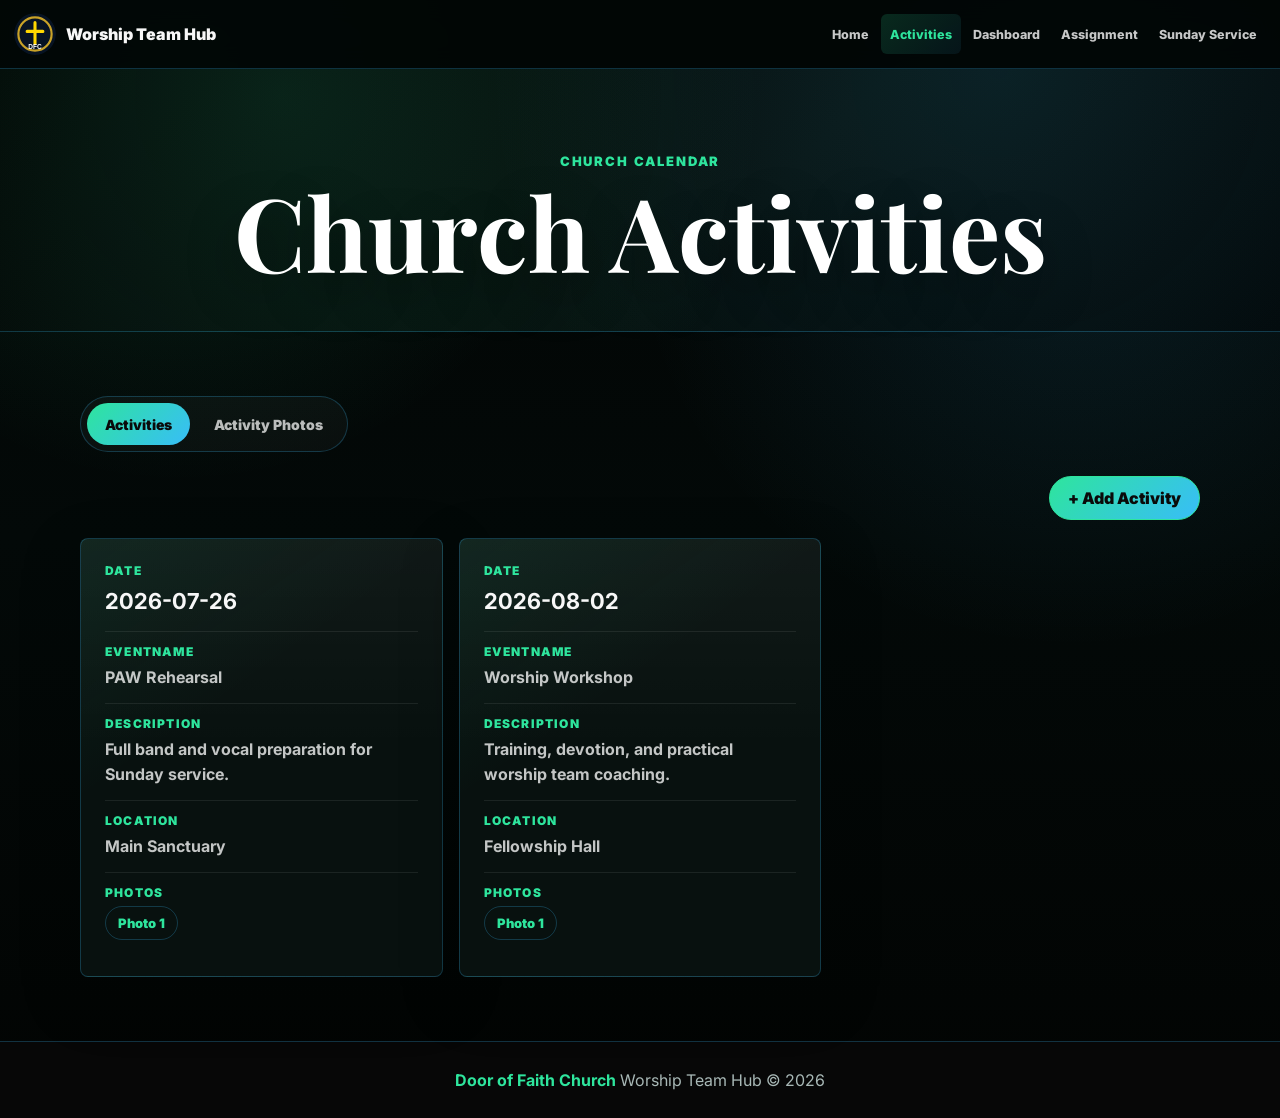
==== commit 5518089a: "Add files via upload" ====
--- a/activities.html
+++ b/activities.html
@@ -18,12 +18,10 @@
         <li><a href="index.html" data-nav="index">Home</a></li>
         <li><a href="activities.html" data-nav="activities">Activities</a></li>
 
-        <li><a href="dashboard.html" data-nav="dashboard">Dashboard</a></li>
-        <li><a href="assignment.html" data-nav="assignment">Assignment</a></li>
-        <li><a href="sunday-service.html" data-nav="sunday-service">Sunday Service</a></li>
-        <li><a href="teens-youth.html" data-nav="teens-youth">Teens & Youth</a></li>
-        <li><a href="prayer-fasting.html" data-nav="prayer-fasting">Prayer & Fasting</a></li>
-      </ul>
+        <li><a href="dashboard.html" data-nav="dashboard">Dashboard</a></li>
+        <li><a href="assignment.html" data-nav="assignment">Assignment</a></li>
+        <li><a href="sunday-service.html" data-nav="sunday-service">Sunday Service</a></li>
+      </ul>
     </nav>
   </header>
   <main>
--- a/css/style.css
+++ b/css/style.css
@@ -1,13 +1,17 @@
 :root {
-  --bg: #0a0a0a;
-  --bg-soft: #111111;
-  --panel: #171717;
-  --panel-2: #202020;
-  --gold: #d4af37;
-  --gold-soft: rgba(212, 175, 55, 0.18);
+  --bg: #020706;
+  --bg-soft: #07110f;
+  --panel: #08110f;
+  --panel-2: #0b1a1b;
+  --gold: #2ee59d;
+  --gold-soft: rgba(46, 229, 157, 0.16);
+  --blue: #38bdf8;
+  --green: #2ee59d;
+  --amber: #d4af37;
+  --amber-soft: rgba(212, 175, 55, 0.16);
   --text: #f7f7f7;
-  --muted: #a7a7a7;
-  --line: rgba(212, 175, 55, 0.28);
+  --muted: #a8b8b6;
+  --line: rgba(56, 189, 248, 0.24);
   --danger: #ef4444;
 }
 
@@ -21,9 +25,26 @@
   font-family: "Inter", "Lato", Arial, sans-serif;
   color: var(--text);
   background:
-    radial-gradient(circle at top left, rgba(212, 175, 55, 0.08), transparent 34rem),
-    linear-gradient(180deg, #050505, var(--bg) 34rem);
+    radial-gradient(circle at 14% 6%, rgba(46, 229, 157, 0.14), transparent 26rem),
+    radial-gradient(circle at 84% 18%, rgba(56, 189, 248, 0.12), transparent 28rem),
+    linear-gradient(180deg, #020403 0%, #030908 48%, #020403 100%);
   overflow-x: hidden;
+}
+
+body.home-page {
+  --bg: #020706;
+  --bg-soft: #07110f;
+  --panel: #08110f;
+  --panel-2: #0b1a1b;
+  --gold: #2ee59d;
+  --gold-soft: rgba(46, 229, 157, 0.16);
+  --blue: #38bdf8;
+  --green: #2ee59d;
+  --line: rgba(56, 189, 248, 0.24);
+  background:
+    radial-gradient(circle at 14% 6%, rgba(46, 229, 157, 0.16), transparent 26rem),
+    radial-gradient(circle at 84% 18%, rgba(56, 189, 248, 0.14), transparent 28rem),
+    linear-gradient(180deg, #020403 0%, #030908 48%, #020403 100%);
 }
 
 a {
@@ -36,7 +57,7 @@
   top: 0;
   z-index: 20;
   border-bottom: 1px solid var(--line);
-  background: rgba(10, 10, 10, 0.94);
+  background: rgba(2, 7, 6, 0.94);
   backdrop-filter: blur(12px);
 }
 
@@ -87,7 +108,8 @@
 .nav-links a:hover,
 .nav-links a.active {
   color: var(--gold);
-  background: var(--gold-soft);
+  background:
+    linear-gradient(135deg, rgba(46, 229, 157, 0.16), rgba(56, 189, 248, 0.08));
 }
 
 .nav-toggle {
@@ -210,7 +232,93 @@
 }
 
 .hero-button.primary:hover {
-  background: #f0cf63;
+  background: #7cf7c2;
+}
+
+.home-page .hero {
+  position: relative;
+  min-height: 74vh;
+  overflow: hidden;
+  padding: 108px 18px 70px;
+  background:
+    linear-gradient(90deg, rgba(0, 4, 4, 0.72) 0%, rgba(2, 9, 11, 0.46) 46%, rgba(2, 7, 8, 0.18) 100%),
+    linear-gradient(180deg, rgba(0, 0, 0, 0.02) 0%, rgba(2, 7, 6, 0.66) 100%),
+    url("../assets/home-hero-church-family.png") center/cover no-repeat;
+  border-bottom: 1px solid rgba(56, 189, 248, 0.22);
+}
+
+.home-page .hero::after {
+  content: "";
+  position: absolute;
+  inset: auto 0 0;
+  height: 150px;
+  pointer-events: none;
+  background: linear-gradient(180deg, transparent, rgba(2, 4, 3, 0.92) 86%);
+}
+
+.home-page .hero-inner {
+  position: relative;
+  z-index: 1;
+  align-items: center;
+  gap: 34px;
+}
+
+.home-page .hero-copy-block {
+  max-width: 820px;
+}
+
+.home-page .hero h1 {
+  max-width: 780px;
+  color: #ffffff;
+  letter-spacing: 0;
+  text-shadow: 0 18px 52px rgba(0, 0, 0, 0.64);
+}
+
+.home-page .hero h1 span:last-child {
+  color: var(--green);
+}
+
+.home-page .hero-copy {
+  max-width: 680px;
+  color: rgba(255, 255, 255, 0.86);
+}
+
+.hero-highlights {
+  display: flex;
+  flex-wrap: wrap;
+  gap: 10px;
+  margin-top: 28px;
+}
+
+.hero-highlights span {
+  display: inline-flex;
+  align-items: center;
+  min-height: 38px;
+  padding: 0 14px;
+  border: 1px solid rgba(56, 189, 248, 0.36);
+  border-radius: 999px;
+  background: rgba(2, 10, 12, 0.62);
+  color: rgba(255, 255, 255, 0.88);
+  font-size: 13px;
+  font-weight: 900;
+  box-shadow: inset 0 0 0 1px rgba(46, 229, 157, 0.08);
+  backdrop-filter: blur(10px);
+}
+
+.home-page .hero-service-card {
+  border-color: rgba(46, 229, 157, 0.34);
+  background:
+    linear-gradient(135deg, rgba(46, 229, 157, 0.12), transparent 42%),
+    rgba(2, 9, 11, 0.78);
+  box-shadow: 0 24px 80px rgba(0, 0, 0, 0.5);
+}
+
+.home-page .hero-service-card strong {
+  color: #ffffff;
+}
+
+.home-page .hero-service-card p {
+  color: rgba(255, 255, 255, 0.78);
 }
 
 .hero-service-card {
@@ -254,10 +362,22 @@
 }
 
 .page-title {
-  padding: 72px 18px 36px;
+  padding: 84px 18px 48px;
   border-bottom: 1px solid var(--line);
-  background: linear-gradient(135deg, #0a0a0a, #151515);
+  background:
+    radial-gradient(circle at 22% 10%, rgba(46, 229, 157, 0.12), transparent 30rem),
+    radial-gradient(circle at 78% 0%, rgba(56, 189, 248, 0.1), transparent 32rem),
+    linear-gradient(135deg, #020403, #07110f 58%, #020708);
   text-align: center;
+}
+
+.page-title h1 {
+  color: #ffffff;
+  text-shadow: 0 18px 50px rgba(0, 0, 0, 0.42);
+}
+
+.page-title .eyebrow {
+  color: var(--green);
 }
 
 .quick-grid,
@@ -280,9 +400,10 @@
   border: 1px solid var(--line);
   border-radius: 8px;
   background:
-    linear-gradient(180deg, rgba(255, 255, 255, 0.025), transparent 44%),
+    linear-gradient(145deg, rgba(46, 229, 157, 0.07), transparent 38%),
+    linear-gradient(180deg, rgba(255, 255, 255, 0.035), transparent 48%),
     var(--panel);
-  box-shadow: 0 18px 42px rgba(0, 0, 0, 0.22);
+  box-shadow: 0 20px 58px rgba(0, 0, 0, 0.26);
 }
 
 .quick-card {
@@ -301,14 +422,17 @@
   bottom: -42px;
   width: 96px;
   height: 96px;
-  border: 1px solid rgba(212, 175, 55, 0.2);
+  border: 1px solid rgba(56, 189, 248, 0.24);
   border-radius: 50%;
+  background: radial-gradient(circle, rgba(56, 189, 248, 0.12), transparent 64%);
 }
 
 .quick-card:hover {
   transform: translateY(-3px);
-  border-color: var(--gold);
-  background: var(--panel-2);
+  border-color: rgba(46, 229, 157, 0.58);
+  background:
+    linear-gradient(145deg, rgba(56, 189, 248, 0.1), transparent 42%),
+    var(--panel-2);
 }
 
 .quick-card > span {
@@ -320,6 +444,7 @@
   margin-bottom: 18px;
   border: 1px solid var(--line);
   border-radius: 50%;
+  background: rgba(46, 229, 157, 0.1);
   color: var(--gold);
   font-size: 12px;
   font-weight: 900;
@@ -328,7 +453,7 @@
 .quick-card h2,
 .record-card h2 {
   margin: 0 0 10px;
-  color: var(--gold);
+  color: var(--blue);
   font-family: "Playfair Display", Georgia, serif;
   font-size: 27px;
   line-height: 1.12;
@@ -387,6 +512,86 @@
   font-weight: 900;
 }
 
+.home-page .section {
+  padding-top: 58px;
+}
+
+.home-page .home-row {
+  gap: 18px;
+  margin-bottom: 44px;
+}
+
+.home-page .quote-card,
+.home-page .mini-card,
+.home-page .quick-card {
+  border-color: rgba(56, 189, 248, 0.22);
+  background:
+    linear-gradient(145deg, rgba(46, 229, 157, 0.08), transparent 38%),
+    linear-gradient(180deg, rgba(255, 255, 255, 0.035), transparent 48%),
+    rgba(7, 17, 15, 0.92);
+  box-shadow: 0 20px 58px rgba(0, 0, 0, 0.26);
+}
+
+.home-page .quote-card,
+.home-page .mini-card {
+  min-height: 220px;
+  padding: 32px;
+}
+
+.home-page .quote-card p,
+.home-page .greeting,
+.home-page .mini-countdown,
+.home-page .section-heading h2 {
+  color: var(--green);
+}
+
+.home-page .quote-card strong {
+  color: var(--blue);
+}
+
+.home-page .section-heading {
+  align-items: start;
+  margin-bottom: 22px;
+}
+
+.home-page .section-heading p:not(.eyebrow) {
+  max-width: 520px;
+  margin: 8px 0 0;
+  color: rgba(255, 255, 255, 0.72);
+  line-height: 1.6;
+}
+
+.home-page .quick-grid {
+  gap: 18px;
+}
+
+.home-page .quick-card {
+  min-height: 182px;
+  padding: 26px;
+}
+
+.home-page .quick-card::after {
+  border-color: rgba(56, 189, 248, 0.24);
+  background: radial-gradient(circle, rgba(56, 189, 248, 0.12), transparent 64%);
+}
+
+.home-page .quick-card:hover {
+  border-color: rgba(46, 229, 157, 0.58);
+  background:
+    linear-gradient(145deg, rgba(56, 189, 248, 0.1), transparent 42%),
+    var(--panel-2);
+}
+
+.home-page .quick-card > span {
+  border-color: rgba(46, 229, 157, 0.38);
+  background: rgba(46, 229, 157, 0.1);
+  color: var(--green);
+}
+
+.home-page .quick-card h2 {
+  color: var(--blue);
+}
+
 .section-heading {
   display: flex;
   align-items: end;
@@ -397,13 +602,83 @@
 
 .section-heading h2 {
   margin: 0;
+  color: var(--green);
   font-family: "Playfair Display", Georgia, serif;
   font-size: clamp(32px, 5vw, 54px);
   line-height: 1.05;
 }
 
+.section-heading p:not(.eyebrow) {
+  max-width: 520px;
+  margin: 8px 0 0;
+  color: rgba(255, 255, 255, 0.72);
+  line-height: 1.6;
+}
+
 .record-card {
-  padding: 22px;
+  padding: 24px;
+  transition: transform 180ms ease, border-color 180ms ease, background 180ms ease;
+}
+
+.assignment-tabs {
+  display: inline-flex;
+  flex-wrap: wrap;
+  gap: 8px;
+  margin: -18px 0 28px;
+  padding: 6px;
+  border: 1px solid var(--line);
+  border-radius: 999px;
+  background: rgba(255, 255, 255, 0.03);
+}
+
+.assignment-tab {
+  min-height: 42px;
+  padding: 0 18px;
+  border: 1px solid rgba(255, 255, 255, 0.16);
+  border-radius: 999px;
+  background: transparent;
+  color: var(--muted);
+  font: inherit;
+  font-size: 14px;
+  font-weight: 900;
+  cursor: pointer;
+}
+
+.assignment-tab:hover,
+.assignment-tab.is-active {
+  border-color: transparent;
+  background: var(--green);
+  color: #04100d;
+}
+
+.assignment-panel {
+  animation: panelFade 180ms ease;
+}
+
+.assignment-card {
+  border-left-width: 2px;
+  border-radius: 12px;
+}
+
+.assignment-card-main {
+  border-left-color: var(--amber);
+}
+
+.assignment-card-youth {
+  border-left-color: var(--blue);
+}
+
+.assignment-card-prayer {
+  border-left-color: #a78bfa;
+}
+
+.record-card:hover,
+.summary-card:hover {
+  transform: translateY(-2px);
+  border-color: rgba(46, 229, 157, 0.48);
+  background:
+    linear-gradient(145deg, rgba(56, 189, 248, 0.09), transparent 42%),
+    var(--panel-2);
 }
 
 .record-field {
@@ -425,6 +700,10 @@
   font-weight: 900;
   text-transform: uppercase;
   letter-spacing: 0.1em;
+}
+
+.assignment-card .record-field span {
+  color: var(--green);
 }
 
 .record-field.primary strong {
@@ -457,7 +736,7 @@
 
 .activity-tab:hover,
 .activity-tab.is-active {
-  background: var(--gold);
+  background: linear-gradient(135deg, var(--green), var(--blue));
   color: #0a0a0a;
 }
 
@@ -505,9 +784,10 @@
   border: 1px solid var(--line);
   border-radius: 8px;
   background:
+    linear-gradient(145deg, rgba(56, 189, 248, 0.08), transparent 38%),
     linear-gradient(180deg, rgba(255, 255, 255, 0.025), transparent 44%),
     var(--panel);
-  box-shadow: 0 18px 42px rgba(0, 0, 0, 0.22);
+  box-shadow: 0 20px 58px rgba(0, 0, 0, 0.26);
 }
 
 .photo-toolbar h2 {
@@ -926,9 +1206,10 @@
   border: 1px solid var(--line);
   border-radius: 8px;
   background:
+    linear-gradient(145deg, rgba(46, 229, 157, 0.07), transparent 38%),
     linear-gradient(180deg, rgba(255, 255, 255, 0.025), transparent 44%),
     var(--panel);
-  box-shadow: 0 18px 42px rgba(0, 0, 0, 0.22);
+  box-shadow: 0 20px 58px rgba(0, 0, 0, 0.26);
 }
 
 .photo-frame {
@@ -957,8 +1238,8 @@
   line-height: 1.12;
   text-align: center;
   background:
-    linear-gradient(135deg, rgba(212, 175, 55, 0.18), rgba(255, 255, 255, 0.03)),
-    #111;
+    linear-gradient(135deg, rgba(46, 229, 157, 0.16), rgba(56, 189, 248, 0.08)),
+    #07110f;
 }
 
 .photo-card:hover .photo-frame img {
@@ -1011,11 +1292,70 @@
 .summary-card {
   min-height: 138px;
   padding: 22px;
-}
-
-.summary-card strong {
+  position: relative;
+  border-left: 2px solid var(--amber);
+  border-radius: 12px;
+}
+
+.summary-card-head {
+  display: grid;
+  grid-template-columns: auto 1fr auto;
+  align-items: center;
+  gap: 10px;
+  margin-bottom: 18px;
+}
+
+.summary-icon {
+  display: inline-grid;
+  place-items: center;
+  width: 34px;
+  height: 34px;
+  border: 1px solid rgba(212, 175, 55, 0.34);
+  border-radius: 50%;
+  background: var(--amber-soft);
+  color: var(--amber);
+}
+
+.summary-icon svg {
+  width: 18px;
+  height: 18px;
+  fill: none;
+  stroke: currentColor;
+  stroke-width: 2;
+  stroke-linecap: round;
+  stroke-linejoin: round;
+}
+
+.summary-card-head span {
+  margin: 0;
+  color: var(--muted);
+  font-size: 12px;
+}
+
+.summary-badge {
+  padding: 6px 9px;
+  border-radius: 999px;
+  background: var(--amber-soft);
+  color: var(--amber);
+  font-size: 11px;
+  font-weight: 900;
+  white-space: nowrap;
+}
+
+.summary-card-body strong {
   display: block;
-  font-size: 20px;
+  color: var(--text);
+  font-size: 17px;
+  font-weight: 800;
+  line-height: 1.35;
+}
+
+.summary-card-body p {
+  margin: 6px 0 0;
+  color: var(--muted);
+  font-size: 14px;
+  font-weight: 700;
+  line-height: 1.45;
 }
 
 .empty-state {
@@ -1039,7 +1379,7 @@
   padding: 0 18px;
   border: 1px solid var(--gold);
   border-radius: 999px;
-  background: var(--gold);
+  background: linear-gradient(135deg, var(--green), var(--blue));
   color: #0a0a0a;
   font: inherit;
   font-weight: 900;
@@ -1047,7 +1387,7 @@
 }
 
 .gold-action:hover {
-  background: #f0cf63;
+  background: linear-gradient(135deg, #7cf7c2, #7dd3fc);
 }
 
 .gold-action:disabled {
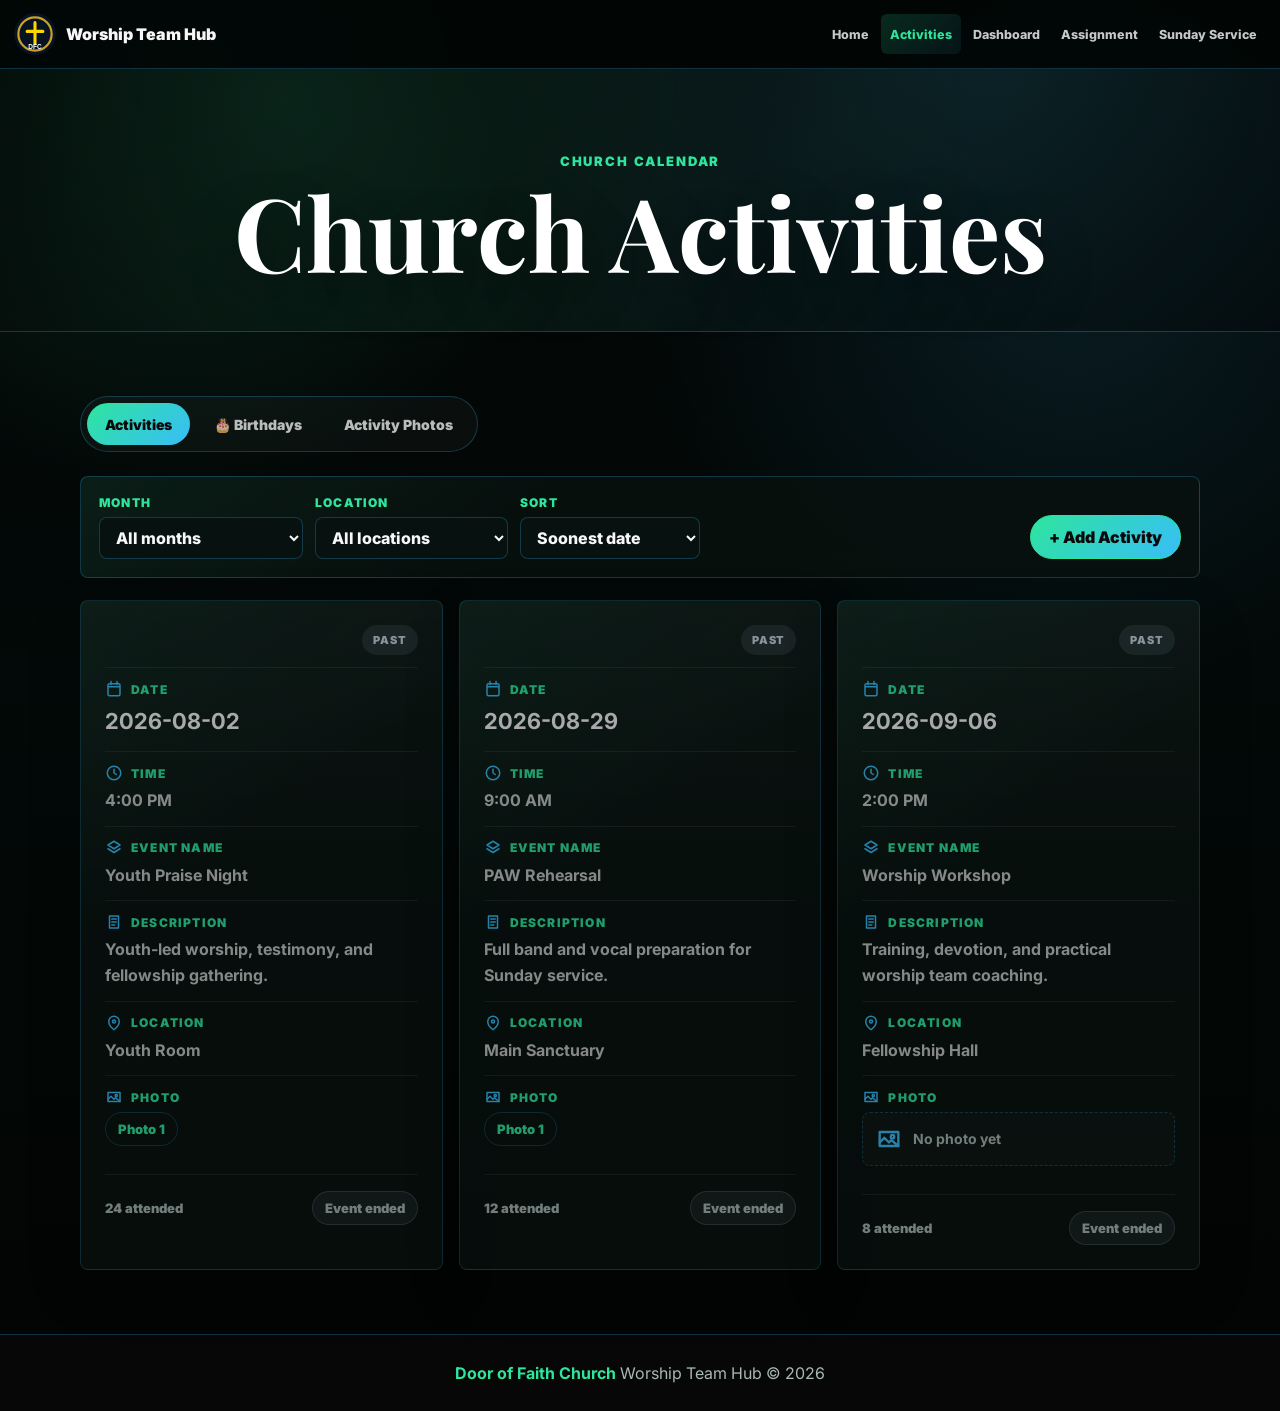
==== commit bfbfc49b: "Add files via upload" ====
--- a/activities.html
+++ b/activities.html
@@ -28,18 +28,54 @@
     <section class="page-title"><p class="eyebrow">Church calendar</p><h1>Church Activities</h1></section>
     <section class="section">
       <div class="page-shell">
-        <div class="activity-tabs" role="tablist" aria-label="Activity views">
-          <button class="activity-tab is-active" type="button" id="activitiesTab" role="tab" aria-selected="true" aria-controls="activitiesPanel" data-activity-tab="activities">Activities</button>
-          <button class="activity-tab" type="button" id="photosTab" role="tab" aria-selected="false" aria-controls="photosPanel" data-activity-tab="photos">Activity Photos</button>
-        </div>
-
-        <section class="activity-panel is-active" id="activitiesPanel" role="tabpanel" aria-labelledby="activitiesTab" data-activity-panel="activities">
-          <div class="activity-actions">
-            <button class="gold-action" type="button" id="openActivityModal">+ Add Activity</button>
-          </div>
-          <div class="record-grid" data-sheet="Activities"></div>
-        </section>
-
+        <div class="activity-tabs" role="tablist" aria-label="Activity views">
+          <button class="activity-tab is-active" type="button" id="activitiesTab" role="tab" aria-selected="true" aria-controls="activitiesPanel" data-activity-tab="activities">Activities</button>
+          <button class="activity-tab" type="button" id="birthdaysTab" role="tab" aria-selected="false" aria-controls="birthdaysPanel" data-activity-tab="birthdays">🎂 Birthdays</button>
+          <button class="activity-tab" type="button" id="photosTab" role="tab" aria-selected="false" aria-controls="photosPanel" data-activity-tab="photos">Activity Photos</button>
+        </div>
+
+        <section class="activity-panel is-active" id="activitiesPanel" role="tabpanel" aria-labelledby="activitiesTab" data-activity-panel="activities">
+          <div class="activity-toolbar">
+            <div class="activity-filters" aria-label="Activity filters">
+              <label class="activity-filter-field" for="activityMonthFilter">
+                <span>Month</span>
+                <select id="activityMonthFilter"></select>
+              </label>
+              <label class="activity-filter-field" for="activityLocationFilter">
+                <span>Location</span>
+                <select id="activityLocationFilter"></select>
+              </label>
+              <label class="activity-filter-field" for="activitySortSelect">
+                <span>Sort</span>
+                <select id="activitySortSelect">
+                  <option value="soonest">Soonest date</option>
+                  <option value="latest">Latest date</option>
+                </select>
+              </label>
+            </div>
+            <button class="gold-action" type="button" id="openActivityModal">+ Add Activity</button>
+          </div>
+          <div class="record-grid activity-record-grid" data-activity-list></div>
+        </section>
+
+        <section class="activity-panel" id="birthdaysPanel" role="tabpanel" aria-labelledby="birthdaysTab" data-activity-panel="birthdays" hidden>
+          <div class="birthday-layout">
+            <section class="birthday-calendar-card" aria-label="Birthday calendar">
+              <div class="birthday-calendar-head">
+                <button class="birthday-month-button" type="button" id="birthdayPrevMonth" aria-label="Previous month">&lt;</button>
+                <h2 id="birthdayCurrentMonth">Birthdays</h2>
+                <button class="birthday-month-button" type="button" id="birthdayNextMonth" aria-label="Next month">&gt;</button>
+              </div>
+              <div class="birthday-calendar-grid" id="birthdayCalendarGrid"></div>
+            </section>
+            <aside class="birthday-upcoming-card" aria-label="Upcoming birthdays">
+              <p class="eyebrow">Team calendar</p>
+              <h2>Upcoming Birthdays</h2>
+              <div class="birthday-list" id="birthdayUpcomingList"></div>
+            </aside>
+          </div>
+        </section>
+
         <section class="activity-panel" id="photosPanel" role="tabpanel" aria-labelledby="photosTab" data-activity-panel="photos" hidden>
           <div class="photo-toolbar">
             <div>
@@ -83,12 +119,16 @@
       <p class="eyebrow">Public submission</p>
       <h2 id="activityModalTitle">Add Activity</h2>
       <form id="addActivityForm">
-        <label>
-          <span>Date</span>
-          <input type="date" id="activityDate" required>
-        </label>
-        <label>
-          <span>Event Name</span>
+        <label>
+          <span>Date</span>
+          <input type="date" id="activityDate" required>
+        </label>
+        <label>
+          <span>Time</span>
+          <input type="time" id="activityTime">
+        </label>
+        <label>
+          <span>Event Name</span>
           <input type="text" id="activityEventName" required maxlength="120">
         </label>
         <label>
--- a/css/style.css
+++ b/css/style.css
@@ -1374,6 +1374,362 @@
   margin-bottom: 18px;
 }
 
+.activity-toolbar {
+  display: flex;
+  align-items: end;
+  justify-content: space-between;
+  gap: 18px;
+  margin-bottom: 22px;
+  padding: 18px;
+  border: 1px solid var(--line);
+  border-radius: 8px;
+  background:
+    linear-gradient(145deg, rgba(46, 229, 157, 0.07), transparent 38%),
+    rgba(8, 17, 15, 0.92);
+}
+
+.activity-filters {
+  display: flex;
+  flex-wrap: wrap;
+  gap: 12px;
+}
+
+.activity-filter-field {
+  display: grid;
+  gap: 7px;
+  min-width: 180px;
+}
+
+.activity-filter-field span {
+  color: var(--gold);
+  font-size: 12px;
+  font-weight: 900;
+  text-transform: uppercase;
+  letter-spacing: 0.1em;
+}
+
+.activity-filter-field select {
+  min-height: 42px;
+  padding: 0 36px 0 12px;
+  border: 1px solid var(--line);
+  border-radius: 8px;
+  background: #07110f;
+  color: var(--text);
+  font: inherit;
+  font-weight: 800;
+}
+
+.activity-card {
+  position: relative;
+  overflow: hidden;
+}
+
+.activity-card.is-past {
+  opacity: 0.68;
+}
+
+.activity-card-top {
+  display: flex;
+  justify-content: flex-end;
+  margin-bottom: 12px;
+}
+
+.activity-status-badge {
+  display: inline-flex;
+  align-items: center;
+  min-height: 30px;
+  padding: 0 11px;
+  border-radius: 999px;
+  font-size: 11px;
+  font-weight: 900;
+  text-transform: uppercase;
+  letter-spacing: 0.08em;
+}
+
+.activity-status-badge.upcoming {
+  background: rgba(46, 229, 157, 0.16);
+  color: #86efac;
+}
+
+.activity-status-badge.soon {
+  background: rgba(212, 175, 55, 0.18);
+  color: var(--amber);
+}
+
+.activity-status-badge.past {
+  background: rgba(148, 163, 184, 0.16);
+  color: #cbd5e1;
+}
+
+.activity-field-label {
+  display: flex !important;
+  align-items: center;
+  gap: 8px;
+}
+
+.activity-field-icon {
+  display: inline-grid;
+  place-items: center;
+  width: 18px;
+  height: 18px;
+  color: var(--blue);
+}
+
+.activity-field-icon svg,
+.activity-photo-placeholder svg {
+  width: 100%;
+  height: 100%;
+  fill: none;
+  stroke: currentColor;
+  stroke-width: 2;
+  stroke-linecap: round;
+  stroke-linejoin: round;
+}
+
+.activity-photo-placeholder {
+  display: flex;
+  align-items: center;
+  gap: 10px;
+  min-height: 46px;
+  padding: 12px;
+  border: 1px dashed rgba(56, 189, 248, 0.28);
+  border-radius: 8px;
+  color: var(--muted);
+  background: rgba(255, 255, 255, 0.025);
+}
+
+.activity-photo-placeholder span {
+  display: inline-grid;
+  place-items: center;
+  width: 28px;
+  height: 28px;
+  margin: 0;
+  color: var(--blue);
+  letter-spacing: 0;
+}
+
+.activity-photo-placeholder strong {
+  color: var(--muted);
+  font-size: 14px;
+}
+
+.activity-rsvp {
+  display: flex;
+  align-items: center;
+  justify-content: space-between;
+  gap: 12px;
+  margin-top: 16px;
+  padding-top: 16px;
+  border-top: 1px solid rgba(255, 255, 255, 0.08);
+}
+
+.rsvp-count,
+.rsvp-ended {
+  color: var(--muted);
+  font-size: 13px;
+  font-weight: 900;
+}
+
+.rsvp-button {
+  min-height: 38px;
+  padding: 0 14px;
+  border: 1px solid var(--green);
+  border-radius: 999px;
+  background: transparent;
+  color: var(--green);
+  font: inherit;
+  font-size: 13px;
+  font-weight: 900;
+  cursor: pointer;
+}
+
+.rsvp-button:hover,
+.rsvp-button.is-going {
+  background: linear-gradient(135deg, var(--green), var(--blue));
+  color: #04100d;
+}
+
+.rsvp-button.is-going {
+  cursor: default;
+}
+
+.rsvp-ended {
+  display: inline-flex;
+  align-items: center;
+  min-height: 34px;
+  padding: 0 12px;
+  border: 1px solid rgba(148, 163, 184, 0.24);
+  border-radius: 999px;
+  background: rgba(148, 163, 184, 0.1);
+}
+
+.birthday-layout {
+  display: grid;
+  grid-template-columns: minmax(0, 1.35fr) minmax(280px, 0.65fr);
+  gap: 18px;
+  align-items: start;
+}
+
+.birthday-calendar-card,
+.birthday-upcoming-card {
+  min-width: 0;
+  padding: 24px;
+  border: 1px solid var(--line);
+  border-radius: 8px;
+  background:
+    linear-gradient(145deg, rgba(46, 229, 157, 0.07), transparent 38%),
+    linear-gradient(180deg, rgba(255, 255, 255, 0.035), transparent 48%),
+    var(--panel);
+  box-shadow: 0 20px 58px rgba(0, 0, 0, 0.26);
+}
+
+.birthday-calendar-head {
+  display: grid;
+  grid-template-columns: 42px 1fr 42px;
+  align-items: center;
+  gap: 12px;
+  margin-bottom: 18px;
+}
+
+.birthday-calendar-head h2,
+.birthday-upcoming-card h2 {
+  margin: 0;
+  color: var(--green);
+  font-family: "Playfair Display", Georgia, serif;
+  font-size: clamp(28px, 4vw, 42px);
+  line-height: 1.08;
+  text-align: center;
+}
+
+.birthday-upcoming-card h2 {
+  text-align: left;
+}
+
+.birthday-month-button {
+  width: 42px;
+  height: 42px;
+  border: 1px solid var(--line);
+  border-radius: 50%;
+  background: rgba(255, 255, 255, 0.035);
+  color: var(--gold);
+  font: inherit;
+  font-size: 22px;
+  font-weight: 900;
+  cursor: pointer;
+}
+
+.birthday-month-button:hover {
+  border-color: var(--green);
+  background: var(--gold-soft);
+}
+
+.birthday-calendar-grid {
+  display: grid;
+  grid-template-columns: repeat(7, minmax(0, 1fr));
+  gap: 8px;
+}
+
+.birthday-weekday,
+.birthday-day {
+  min-width: 0;
+  border-radius: 8px;
+}
+
+.birthday-weekday {
+  padding: 8px 4px;
+  color: var(--muted);
+  font-size: 12px;
+  font-weight: 900;
+  text-align: center;
+  text-transform: uppercase;
+  letter-spacing: 0.08em;
+}
+
+.birthday-day {
+  min-height: 88px;
+  padding: 10px;
+  border: 1px solid rgba(255, 255, 255, 0.08);
+  background: rgba(255, 255, 255, 0.025);
+}
+
+.birthday-day.is-muted {
+  border-color: transparent;
+  background: transparent;
+}
+
+.birthday-day.has-birthday {
+  border-color: rgba(212, 175, 55, 0.5);
+  background:
+    linear-gradient(135deg, rgba(212, 175, 55, 0.28), rgba(46, 229, 157, 0.08)),
+    rgba(9, 12, 8, 0.92);
+  box-shadow: inset 0 0 0 1px rgba(212, 175, 55, 0.08);
+}
+
+.birthday-day-number {
+  display: inline-flex;
+  color: var(--text);
+  font-size: 15px;
+}
+
+.birthday-cake {
+  float: right;
+  font-size: 16px;
+}
+
+.birthday-names {
+  display: block;
+  clear: both;
+  margin-top: 12px;
+  color: #fef3c7;
+  font-size: 11px;
+  font-weight: 900;
+  line-height: 1.25;
+}
+
+.birthday-list {
+  display: grid;
+  gap: 12px;
+  margin-top: 18px;
+}
+
+.birthday-item {
+  display: grid;
+  grid-template-columns: minmax(0, 1fr) auto;
+  align-items: center;
+  gap: 14px;
+  padding: 14px;
+  border: 1px solid rgba(255, 255, 255, 0.08);
+  border-radius: 8px;
+  background: rgba(255, 255, 255, 0.025);
+}
+
+.birthday-item strong,
+.birthday-item span {
+  display: block;
+}
+
+.birthday-item strong {
+  color: var(--text);
+  font-weight: 900;
+}
+
+.birthday-item span {
+  margin-top: 5px;
+  color: var(--muted);
+  font-size: 13px;
+  font-weight: 800;
+}
+
+.birthday-countdown {
+  padding: 7px 10px;
+  border-radius: 999px;
+  background: var(--amber-soft);
+  color: var(--amber);
+  font-size: 11px;
+  font-weight: 900;
+  white-space: nowrap;
+}
+
 .gold-action {
   min-height: 44px;
   padding: 0 18px;
@@ -1549,7 +1905,8 @@
   .photo-gallery,
   .album-photo-grid,
   .album-workspace,
-  .dashboard-grid {
+  .dashboard-grid,
+  .birthday-layout {
     grid-template-columns: 1fr;
   }
 
@@ -1596,6 +1953,8 @@
   .hero-actions,
   .section-heading,
   .activity-tabs,
+  .activity-toolbar,
+  .activity-filters,
   .photo-toolbar,
   .album-detail-head,
   .album-actions,
@@ -1627,6 +1986,43 @@
     width: 100%;
   }
 
+  .activity-filter-field,
+  .activity-toolbar .gold-action,
+  .activity-rsvp,
+  .birthday-item {
+    width: 100%;
+  }
+
+  .activity-rsvp,
+  .birthday-item {
+    grid-template-columns: 1fr;
+    align-items: stretch;
+  }
+
+  .rsvp-button,
+  .rsvp-ended {
+    justify-content: center;
+    width: 100%;
+  }
+
+  .birthday-calendar-card,
+  .birthday-upcoming-card {
+    padding: 18px;
+  }
+
+  .birthday-calendar-grid {
+    gap: 5px;
+  }
+
+  .birthday-day {
+    min-height: 66px;
+    padding: 7px;
+  }
+
+  .birthday-names {
+    display: none;
+  }
+
   .hero h1 {
     font-size: 40px;
   }
